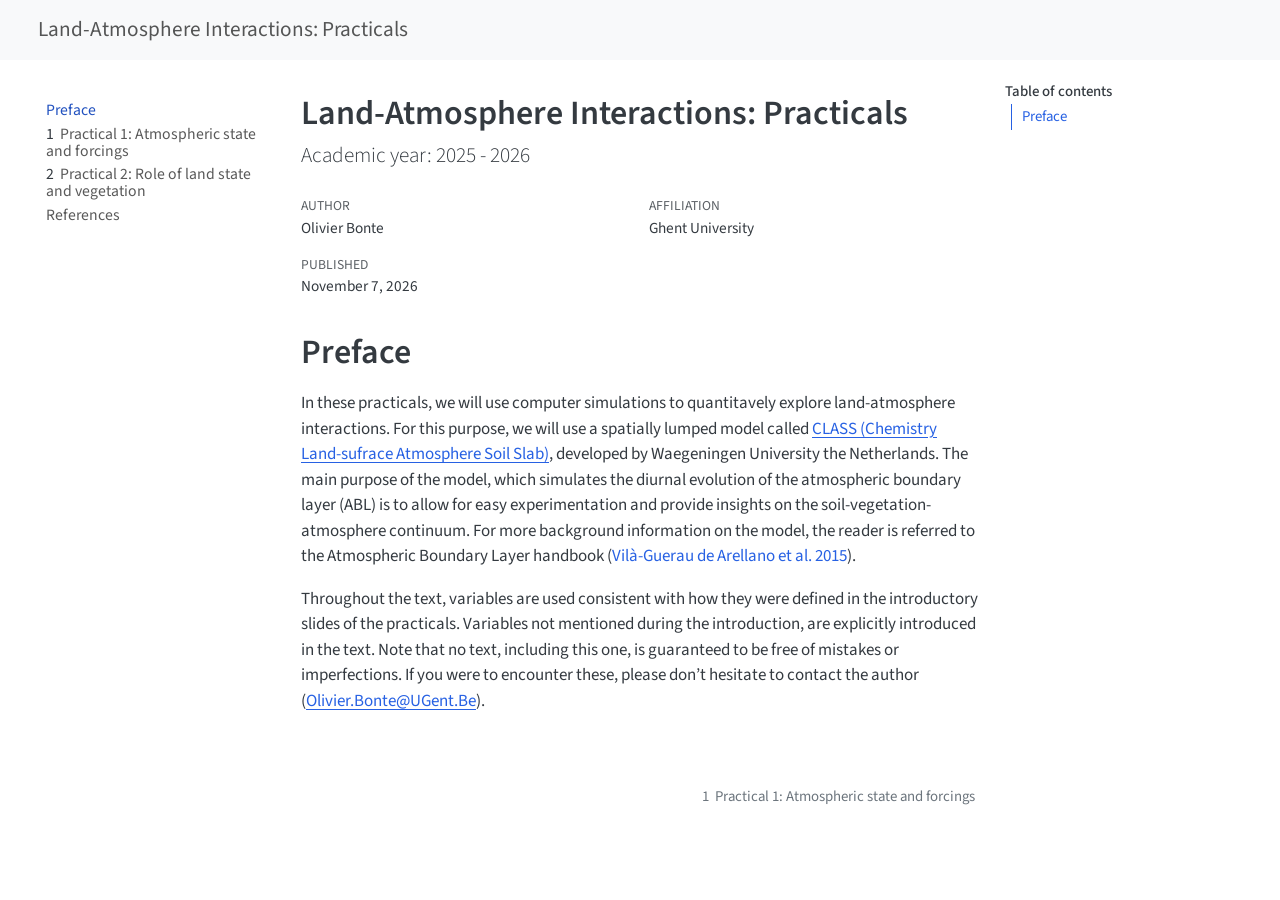
==== index.html @ e6c1016d "Built site for gh-pages" ====
<!DOCTYPE html>
<html xmlns="http://www.w3.org/1999/xhtml" lang="en" xml:lang="en"><head>

<meta charset="utf-8">
<meta name="generator" content="quarto-1.9.38">

<meta name="viewport" content="width=device-width, initial-scale=1.0, user-scalable=yes">

<meta name="author" content="Olivier Bonte">
<meta name="dcterms.date" content="2026-11-07">

<title>Land-Atmosphere Interactions: Practicals</title>
<style>
/* Default styles provided by pandoc.
** See https://pandoc.org/MANUAL.html#variables-for-html for config info.
*/
code{white-space: pre-wrap;}
span.smallcaps{font-variant: small-caps;}
div.columns{display: flex; gap: min(4vw, 1.5em);}
div.column{flex: auto; overflow-x: auto;}
div.hanging-indent{margin-left: 1.5em; text-indent: -1.5em;}
ul.task-list{list-style: none;}
ul.task-list li input[type="checkbox"] {
  width: 0.8em;
  margin: 0 0.8em 0.2em -1em; /* quarto-specific, see https://github.com/quarto-dev/quarto-cli/issues/4556 */ 
  vertical-align: middle;
}
/* CSS for citations */
div.csl-bib-body { }
div.csl-entry {
  clear: both;
}
.hanging-indent div.csl-entry {
  margin-left:2em;
  text-indent:-2em;
}
div.csl-left-margin {
  min-width:2em;
  float:left;
}
div.csl-right-inline {
  margin-left:2em;
  padding-left:1em;
}
div.csl-indent {
  margin-left: 2em;
}</style>


<script src="site_libs/quarto-nav/quarto-nav.js"></script>
<script src="site_libs/quarto-nav/headroom.min.js"></script>
<script src="site_libs/clipboard/clipboard.min.js"></script>
<script src="site_libs/quarto-search/autocomplete.umd.js"></script>
<script src="site_libs/quarto-search/fuse.min.js"></script>
<script src="site_libs/quarto-search/quarto-search.js"></script>
<meta name="quarto:offset" content="./">
<link href="./practical_1.html" rel="next">
<script src="site_libs/quarto-html/quarto.js" type="module"></script>
<script src="site_libs/quarto-html/tabsets/tabsets.js" type="module"></script>
<script src="site_libs/quarto-html/popper.min.js"></script>
<script src="site_libs/quarto-html/tippy.umd.min.js"></script>
<script src="site_libs/quarto-html/anchor.min.js"></script>
<link href="site_libs/quarto-html/tippy.css" rel="stylesheet">
<link href="site_libs/quarto-html/quarto-syntax-highlighting-15634bcf2e68342d4ad2dfa704d543f6.css" rel="stylesheet" id="quarto-text-highlighting-styles">
<script src="site_libs/bootstrap/bootstrap.min.js"></script>
<link href="site_libs/bootstrap/bootstrap-icons.css" rel="stylesheet">
<link href="site_libs/bootstrap/bootstrap-84e0b634b0554335fb41e63a1d03567f.min.css" rel="stylesheet" append-hash="true" id="quarto-bootstrap" data-mode="light">
<script id="quarto-search-options" type="application/json">{
  "location": "navbar",
  "copy-button": false,
  "collapse-after": 3,
  "panel-placement": "end",
  "type": "overlay",
  "limit": 50,
  "keyboard-shortcut": [
    "f",
    "/",
    "s"
  ],
  "show-item-context": false,
  "language": {
    "search-no-results-text": "No results",
    "search-matching-documents-text": "matching documents",
    "search-copy-link-title": "Copy link to search",
    "search-hide-matches-text": "Hide additional matches",
    "search-more-match-text": "more match in this document",
    "search-more-matches-text": "more matches in this document",
    "search-clear-button-title": "Clear",
    "search-text-placeholder": "",
    "search-detached-cancel-button-title": "Cancel",
    "search-submit-button-title": "Submit",
    "search-label": "Search"
  }
}</script>


</head>

<body class="nav-sidebar floating nav-fixed quarto-light">

<div id="quarto-search-results"></div>
  <header id="quarto-header" class="headroom fixed-top">
    <nav class="navbar navbar-expand-lg " data-bs-theme="dark">
      <div class="navbar-container container-fluid">
      <div class="navbar-brand-container mx-auto">
    <a href="./index.html" class="navbar-brand navbar-brand-logo">
    <img src="./figures/logo_H-CEL_no_background.svg" alt="" class="navbar-logo light-content">
    <img src="./figures/logo_H-CEL_no_background.svg" alt="" class="navbar-logo dark-content">
    </a>
    <a class="navbar-brand" href="./index.html">
    <span class="navbar-title">Land-Atmosphere Interactions: Practicals</span>
    </a>
  </div>
        <div class="quarto-navbar-tools tools-end">
    <a href="https://github.com/h-cel/land-atmosphere-interactions-public" title="Source Code" class="quarto-navigation-tool px-1" aria-label="Source Code"><i class="bi bi-github"></i></a>
    <a href="./Land-Atmosphere-Interactions--Practicals.pdf" title="Download PDF" class="quarto-navigation-tool px-1" aria-label="Download PDF"><i class="bi bi-file-pdf"></i></a>
</div>
          <div id="quarto-search" class="" title="Search"></div>
      </div> <!-- /container-fluid -->
    </nav>
  <nav class="quarto-secondary-nav">
    <div class="container-fluid d-flex">
      <button type="button" class="quarto-btn-toggle btn" data-bs-toggle="collapse" role="button" data-bs-target=".quarto-sidebar-collapse-item" aria-controls="quarto-sidebar" aria-expanded="false" aria-label="Toggle sidebar navigation" onclick="if (window.quartoToggleHeadroom) { window.quartoToggleHeadroom(); }">
        <i class="bi bi-layout-text-sidebar-reverse"></i>
      </button>
        <nav class="quarto-page-breadcrumbs" aria-label="breadcrumb"><ol class="breadcrumb"><li class="breadcrumb-item"><a href="./index.html">Preface</a></li></ol></nav>
        <a class="flex-grow-1" role="navigation" data-bs-toggle="collapse" data-bs-target=".quarto-sidebar-collapse-item" aria-controls="quarto-sidebar" aria-expanded="false" aria-label="Toggle sidebar navigation" onclick="if (window.quartoToggleHeadroom) { window.quartoToggleHeadroom(); }">      
        </a>
    </div>
  </nav>
</header>
<!-- content -->
<div id="quarto-content" class="quarto-container page-columns page-rows-contents page-layout-article page-navbar">
<!-- sidebar -->
  <nav id="quarto-sidebar" class="sidebar collapse collapse-horizontal quarto-sidebar-collapse-item sidebar-navigation floating overflow-auto">
    <div class="sidebar-menu-container"> 
    <ul class="list-unstyled mt-1">
        <li class="sidebar-item">
  <div class="sidebar-item-container"> 
  <a href="./index.html" class="sidebar-item-text sidebar-link active">
 <span class="menu-text">Preface</span></a>
  </div>
</li>
        <li class="sidebar-item">
  <div class="sidebar-item-container"> 
  <a href="./practical_1.html" class="sidebar-item-text sidebar-link">
 <span class="menu-text"><span class="chapter-number">1</span>&nbsp; <span class="chapter-title">Practical 1: Atmospheric state and forcings</span></span></a>
  </div>
</li>
        <li class="sidebar-item">
  <div class="sidebar-item-container"> 
  <a href="./practical_2.html" class="sidebar-item-text sidebar-link">
 <span class="menu-text"><span class="chapter-number">2</span>&nbsp; <span class="chapter-title">Practical 2: Role of land state and vegetation</span></span></a>
  </div>
</li>
        <li class="sidebar-item">
  <div class="sidebar-item-container"> 
  <a href="./references.html" class="sidebar-item-text sidebar-link">
 <span class="menu-text">References</span></a>
  </div>
</li>
    </ul>
    </div>
</nav>
<div id="quarto-sidebar-glass" class="quarto-sidebar-collapse-item" data-bs-toggle="collapse" data-bs-target=".quarto-sidebar-collapse-item"></div>
<!-- margin-sidebar -->
    <div id="quarto-margin-sidebar" class="sidebar margin-sidebar">
        <nav id="TOC" role="doc-toc" class="toc-active">
    <h2 id="toc-title">Table of contents</h2>
   
  <ul>
  <li><a href="#preface" id="toc-preface" class="nav-link active" data-scroll-target="#preface">Preface</a></li>
  </ul>
</nav>
    </div>
<!-- main -->
<main class="content" id="quarto-document-content">

<header id="title-block-header" class="quarto-title-block default">
<div class="quarto-title">
<h1 class="title">Land-Atmosphere Interactions: Practicals</h1>
<p class="subtitle lead">Academic year: 2025 - 2026</p>
</div>


<div class="quarto-title-meta-author">
  <div class="quarto-title-meta-heading">Author</div>
  <div class="quarto-title-meta-heading">Affiliation</div>
  
    <div class="quarto-title-meta-contents">
    <p class="author">Olivier Bonte <a href="mailto:olivier.bonte@ugent.be" class="quarto-title-author-email"><i class="bi bi-envelope"></i></a> </p>
  </div>
  <div class="quarto-title-meta-contents">
        <p class="affiliation">
            Ghent University
          </p>
      </div>
  </div>

<div class="quarto-title-meta">

      
    <div>
    <div class="quarto-title-meta-heading">Published</div>
    <div class="quarto-title-meta-contents">
      <p class="date">November 7, 2026</p>
    </div>
  </div>
  
    
  </div>
  


</header>


<section id="preface" class="level1 unnumbered">
<h1 class="unnumbered">Preface</h1>
<p>In these practicals, we will use computer simulations to quantitavely explore land-atmosphere interactions. For this purpose, we will use a spatially lumped model called <a href="https://classmodel.github.io/">CLASS (Chemistry Land-sufrace Atmosphere Soil Slab)</a>, developed by Waegeningen University the Netherlands. The main purpose of the model, which simulates the diurnal evolution of the atmospheric boundary layer (ABL) is to allow for easy experimentation and provide insights on the soil-vegetation-atmosphere continuum. For more background information on the model, the reader is referred to the Atmospheric Boundary Layer handbook <span class="citation" data-cites="ABL_handbook">(<a href="references.html#ref-ABL_handbook" role="doc-biblioref">Vilà-Guerau de Arellano et al. 2015</a>)</span>.</p>
<p>Throughout the text, variables are used consistent with how they were defined in the introductory slides of the practicals. Variables not mentioned during the introduction, are explicitly introduced in the text. Note that no text, including this one, is guaranteed to be free of mistakes or imperfections. If you were to encounter these, please don’t hesitate to contact the author (<a href="mailto:Olivier.Bonte@Ugent.be">Olivier.Bonte@UGent.Be</a>).</p>


<div id="refs" class="references csl-bib-body hanging-indent" role="list" style="display: none">
<div id="ref-ABL_handbook" class="csl-entry" role="listitem">
Vilà-Guerau de Arellano, Jordi, Chiel C. van Heerwaarden, Bart J. H. van Stratum, and Kees van den Dries. 2015. <em>Atmospheric Boundary Layer: Integrating Air Chemistry and Land Interactions</em>. Cambridge University Press.
</div>
</div>
</section>

</main> <!-- /main -->
<script id="quarto-html-after-body" type="application/javascript">
  window.document.addEventListener("DOMContentLoaded", function (event) {
    const icon = "";
    const anchorJS = new window.AnchorJS();
    anchorJS.options = {
      placement: 'right',
      icon: icon
    };
    anchorJS.add('.anchored');
    const isCodeAnnotation = (el) => {
      for (const clz of el.classList) {
        if (clz.startsWith('code-annotation-')) {                     
          return true;
        }
      }
      return false;
    }
    const onCopySuccess = function(e) {
      // button target
      const button = e.trigger;
      // don't keep focus
      button.blur();
      // flash "checked"
      button.classList.add('code-copy-button-checked');
      var currentTitle = button.getAttribute("title");
      button.setAttribute("title", "Copied!");
      let tooltip;
      if (window.bootstrap) {
        button.setAttribute("data-bs-toggle", "tooltip");
        button.setAttribute("data-bs-placement", "left");
        button.setAttribute("data-bs-title", "Copied!");
        tooltip = new bootstrap.Tooltip(button, 
          { trigger: "manual", 
            customClass: "code-copy-button-tooltip",
            offset: [0, -8]});
        tooltip.show();    
      }
      setTimeout(function() {
        if (tooltip) {
          tooltip.hide();
          button.removeAttribute("data-bs-title");
          button.removeAttribute("data-bs-toggle");
          button.removeAttribute("data-bs-placement");
        }
        button.setAttribute("title", currentTitle);
        button.classList.remove('code-copy-button-checked');
      }, 1000);
      // clear code selection
      e.clearSelection();
    }
    const getTextToCopy = function(trigger) {
      const outerScaffold = trigger.parentElement.cloneNode(true);
      const codeEl = outerScaffold.querySelector('code');
      for (const childEl of codeEl.children) {
        if (isCodeAnnotation(childEl)) {
          childEl.remove();
        }
      }
      return codeEl.innerText;
    }
    const clipboard = new window.ClipboardJS('.code-copy-button:not([data-in-quarto-modal])', {
      text: getTextToCopy
    });
    clipboard.on('success', onCopySuccess);
    if (window.document.getElementById('quarto-embedded-source-code-modal')) {
      const clipboardModal = new window.ClipboardJS('.code-copy-button[data-in-quarto-modal]', {
        text: getTextToCopy,
        container: window.document.getElementById('quarto-embedded-source-code-modal')
      });
      clipboardModal.on('success', onCopySuccess);
    }
      var localhostRegex = new RegExp(/^(?:http|https):\/\/localhost\:?[0-9]*\//);
      var mailtoRegex = new RegExp(/^mailto:/);
        var filterRegex = new RegExp('/' + window.location.host + '/');
      var isInternal = (href) => {
          return filterRegex.test(href) || localhostRegex.test(href) || mailtoRegex.test(href);
      }
      // Inspect non-navigation links and adorn them if external
     var links = window.document.querySelectorAll('a[href]:not(.nav-link):not(.navbar-brand):not(.toc-action):not(.sidebar-link):not(.sidebar-item-toggle):not(.pagination-link):not(.no-external):not([aria-hidden]):not(.dropdown-item):not(.quarto-navigation-tool):not(.about-link)');
      for (var i=0; i<links.length; i++) {
        const link = links[i];
        if (!isInternal(link.href)) {
          // undo the damage that might have been done by quarto-nav.js in the case of
          // links that we want to consider external
          if (link.dataset.originalHref !== undefined) {
            link.href = link.dataset.originalHref;
          }
        }
      }
    function tippyHover(el, contentFn, onTriggerFn, onUntriggerFn) {
      const config = {
        allowHTML: true,
        maxWidth: 500,
        delay: 100,
        arrow: false,
        appendTo: function(el) {
            return el.parentElement;
        },
        interactive: true,
        interactiveBorder: 10,
        theme: 'quarto',
        placement: 'bottom-start',
      };
      if (contentFn) {
        config.content = contentFn;
      }
      if (onTriggerFn) {
        config.onTrigger = onTriggerFn;
      }
      if (onUntriggerFn) {
        config.onUntrigger = onUntriggerFn;
      }
      window.tippy(el, config); 
    }
    const noterefs = window.document.querySelectorAll('a[role="doc-noteref"]');
    for (var i=0; i<noterefs.length; i++) {
      const ref = noterefs[i];
      tippyHover(ref, function() {
        // use id or data attribute instead here
        let href = ref.getAttribute('data-footnote-href') || ref.getAttribute('href');
        try { href = new URL(href).hash; } catch {}
        const id = href.replace(/^#\/?/, "");
        const note = window.document.getElementById(id);
        if (note) {
          return note.innerHTML;
        } else {
          return "";
        }
      });
    }
    const xrefs = window.document.querySelectorAll('a.quarto-xref');
    const processXRef = (id, note) => {
      // Strip column container classes
      const stripColumnClz = (el) => {
        el.classList.remove("page-full", "page-columns");
        if (el.children) {
          for (const child of el.children) {
            stripColumnClz(child);
          }
        }
      }
      stripColumnClz(note)
      if (id === null || id.startsWith('sec-')) {
        // Special case sections, only their first couple elements
        const container = document.createElement("div");
        if (note.children && note.children.length > 2) {
          container.appendChild(note.children[0].cloneNode(true));
          for (let i = 1; i < note.children.length; i++) {
            const child = note.children[i];
            if (child.tagName === "P" && child.innerText === "") {
              continue;
            } else {
              container.appendChild(child.cloneNode(true));
              break;
            }
          }
          if (window.Quarto?.typesetMath) {
            window.Quarto.typesetMath(container);
          }
          return container.innerHTML
        } else {
          if (window.Quarto?.typesetMath) {
            window.Quarto.typesetMath(note);
          }
          return note.innerHTML;
        }
      } else {
        // Remove any anchor links if they are present
        const anchorLink = note.querySelector('a.anchorjs-link');
        if (anchorLink) {
          anchorLink.remove();
        }
        if (window.Quarto?.typesetMath) {
          window.Quarto.typesetMath(note);
        }
        if (note.classList.contains("callout")) {
          return note.outerHTML;
        } else {
          return note.innerHTML;
        }
      }
    }
    for (var i=0; i<xrefs.length; i++) {
      const xref = xrefs[i];
      tippyHover(xref, undefined, function(instance) {
        instance.disable();
        let url = xref.getAttribute('href');
        let hash = undefined; 
        if (url.startsWith('#')) {
          hash = url;
        } else {
          try { hash = new URL(url).hash; } catch {}
        }
        if (hash) {
          const id = hash.replace(/^#\/?/, "");
          const note = window.document.getElementById(id);
          if (note !== null) {
            try {
              const html = processXRef(id, note.cloneNode(true));
              instance.setContent(html);
            } finally {
              instance.enable();
              instance.show();
            }
          } else {
            // See if we can fetch this
            fetch(url.split('#')[0])
            .then(res => res.text())
            .then(html => {
              const parser = new DOMParser();
              const htmlDoc = parser.parseFromString(html, "text/html");
              const note = htmlDoc.getElementById(id);
              if (note !== null) {
                const html = processXRef(id, note);
                instance.setContent(html);
              } 
            }).finally(() => {
              instance.enable();
              instance.show();
            });
          }
        } else {
          // See if we can fetch a full url (with no hash to target)
          // This is a special case and we should probably do some content thinning / targeting
          fetch(url)
          .then(res => res.text())
          .then(html => {
            const parser = new DOMParser();
            const htmlDoc = parser.parseFromString(html, "text/html");
            const note = htmlDoc.querySelector('main.content');
            if (note !== null) {
              // This should only happen for chapter cross references
              // (since there is no id in the URL)
              // remove the first header
              if (note.children.length > 0 && note.children[0].tagName === "HEADER") {
                note.children[0].remove();
              }
              const html = processXRef(null, note);
              instance.setContent(html);
            } 
          }).finally(() => {
            instance.enable();
            instance.show();
          });
        }
      }, function(instance) {
      });
    }
        let selectedAnnoteEl;
        const selectorForAnnotation = ( cell, annotation) => {
          let cellAttr = 'data-code-cell="' + cell + '"';
          let lineAttr = 'data-code-annotation="' +  annotation + '"';
          const selector = 'span[' + cellAttr + '][' + lineAttr + ']';
          return selector;
        }
        const selectCodeLines = (annoteEl) => {
          const doc = window.document;
          const targetCell = annoteEl.getAttribute("data-target-cell");
          const targetAnnotation = annoteEl.getAttribute("data-target-annotation");
          const annoteSpan = window.document.querySelector(selectorForAnnotation(targetCell, targetAnnotation));
          const lines = annoteSpan.getAttribute("data-code-lines").split(",");
          const lineIds = lines.map((line) => {
            return targetCell + "-" + line;
          })
          let top = null;
          let height = null;
          let parent = null;
          if (lineIds.length > 0) {
              //compute the position of the single el (top and bottom and make a div)
              const el = window.document.getElementById(lineIds[0]);
              top = el.offsetTop;
              height = el.offsetHeight;
              parent = el.parentElement.parentElement;
            if (lineIds.length > 1) {
              const lastEl = window.document.getElementById(lineIds[lineIds.length - 1]);
              const bottom = lastEl.offsetTop + lastEl.offsetHeight;
              height = bottom - top;
            }
            if (top !== null && height !== null && parent !== null) {
              // cook up a div (if necessary) and position it 
              let div = window.document.getElementById("code-annotation-line-highlight");
              if (div === null) {
                div = window.document.createElement("div");
                div.setAttribute("id", "code-annotation-line-highlight");
                div.style.position = 'absolute';
                parent.appendChild(div);
              }
              div.style.top = top - 2 + "px";
              div.style.height = height + 4 + "px";
              div.style.left = 0;
              let gutterDiv = window.document.getElementById("code-annotation-line-highlight-gutter");
              if (gutterDiv === null) {
                gutterDiv = window.document.createElement("div");
                gutterDiv.setAttribute("id", "code-annotation-line-highlight-gutter");
                gutterDiv.style.position = 'absolute';
                const codeCell = window.document.getElementById(targetCell);
                const gutter = codeCell.querySelector('.code-annotation-gutter');
                gutter.appendChild(gutterDiv);
              }
              gutterDiv.style.top = top - 2 + "px";
              gutterDiv.style.height = height + 4 + "px";
            }
            selectedAnnoteEl = annoteEl;
          }
        };
        const unselectCodeLines = () => {
          const elementsIds = ["code-annotation-line-highlight", "code-annotation-line-highlight-gutter"];
          elementsIds.forEach((elId) => {
            const div = window.document.getElementById(elId);
            if (div) {
              div.remove();
            }
          });
          selectedAnnoteEl = undefined;
        };
          // Handle positioning of the toggle
      window.addEventListener(
        "resize",
        throttle(() => {
          elRect = undefined;
          if (selectedAnnoteEl) {
            selectCodeLines(selectedAnnoteEl);
          }
        }, 10)
      );
      function throttle(fn, ms) {
      let throttle = false;
      let timer;
        return (...args) => {
          if(!throttle) { // first call gets through
              fn.apply(this, args);
              throttle = true;
          } else { // all the others get throttled
              if(timer) clearTimeout(timer); // cancel #2
              timer = setTimeout(() => {
                fn.apply(this, args);
                timer = throttle = false;
              }, ms);
          }
        };
      }
        // Attach click handler to the DT
        const annoteDls = window.document.querySelectorAll('dt[data-target-cell]');
        for (const annoteDlNode of annoteDls) {
          annoteDlNode.addEventListener('click', (event) => {
            const clickedEl = event.target;
            if (clickedEl !== selectedAnnoteEl) {
              unselectCodeLines();
              const activeEl = window.document.querySelector('dt[data-target-cell].code-annotation-active');
              if (activeEl) {
                activeEl.classList.remove('code-annotation-active');
              }
              selectCodeLines(clickedEl);
              clickedEl.classList.add('code-annotation-active');
            } else {
              // Unselect the line
              unselectCodeLines();
              clickedEl.classList.remove('code-annotation-active');
            }
          });
        }
    const findCites = (el) => {
      const parentEl = el.parentElement;
      if (parentEl) {
        const cites = parentEl.dataset.cites;
        if (cites) {
          return {
            el,
            cites: cites.split(' ')
          };
        } else {
          return findCites(el.parentElement)
        }
      } else {
        return undefined;
      }
    };
    var bibliorefs = window.document.querySelectorAll('a[role="doc-biblioref"]');
    for (var i=0; i<bibliorefs.length; i++) {
      const ref = bibliorefs[i];
      const citeInfo = findCites(ref);
      if (citeInfo) {
        tippyHover(citeInfo.el, function() {
          var popup = window.document.createElement('div');
          citeInfo.cites.forEach(function(cite) {
            var citeDiv = window.document.createElement('div');
            citeDiv.classList.add('hanging-indent');
            citeDiv.classList.add('csl-entry');
            var biblioDiv = window.document.getElementById('ref-' + cite);
            if (biblioDiv) {
              citeDiv.innerHTML = biblioDiv.innerHTML;
            }
            popup.appendChild(citeDiv);
          });
          return popup.innerHTML;
        });
      }
    }
  });
  </script>
<nav class="page-navigation">
  <div class="nav-page nav-page-previous">
  </div>
  <div class="nav-page nav-page-next">
      <a href="./practical_1.html" class="pagination-link" aria-label="Practical 1: Atmospheric state and forcings">
        <span class="nav-page-text"><span class="chapter-number">1</span>&nbsp; <span class="chapter-title">Practical 1: Atmospheric state and forcings</span></span> <i class="bi bi-arrow-right-short"></i>
      </a>
  </div>
</nav>
</div> <!-- /content -->




</body></html>
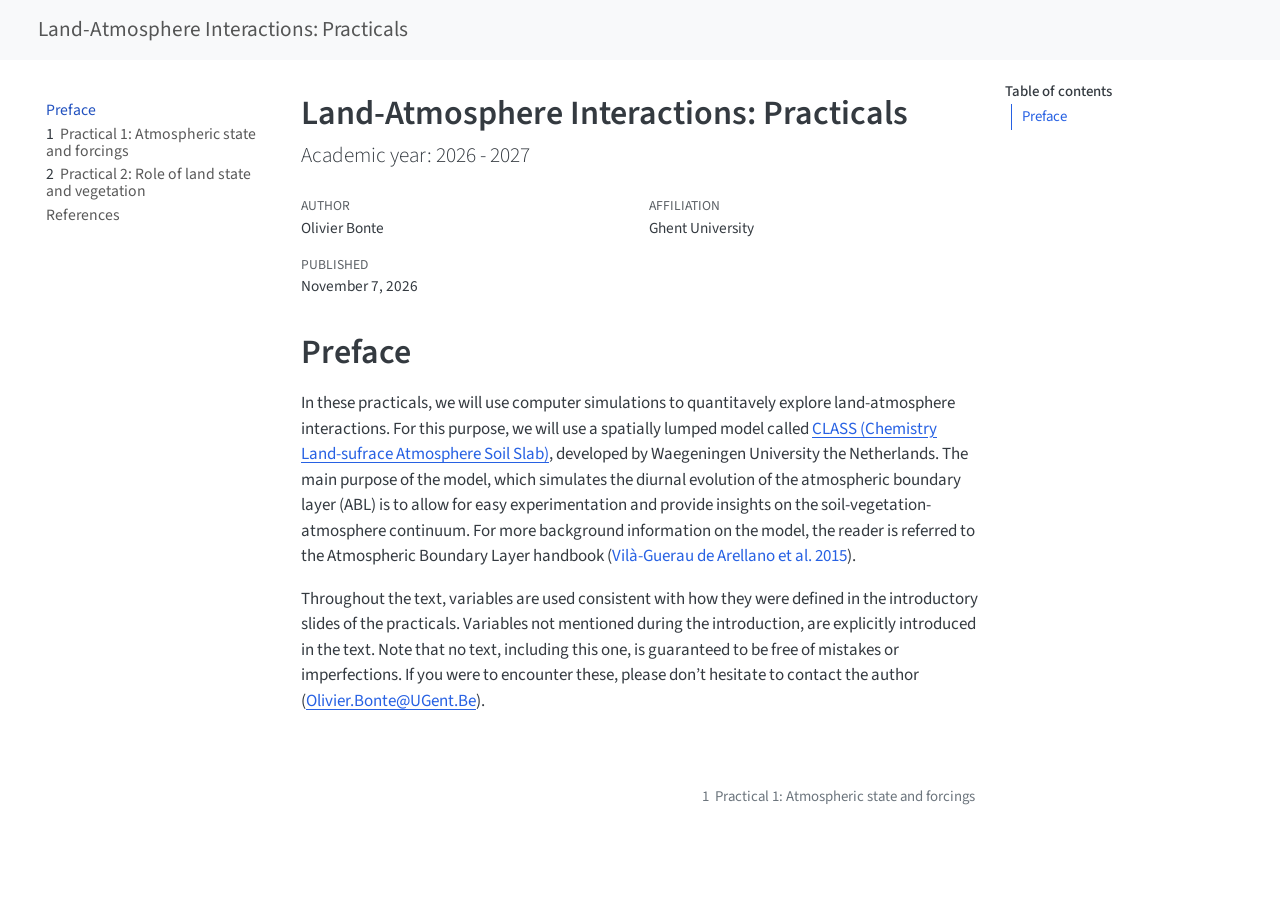
==== commit f69c5c14: "Built site for gh-pages" ====
--- a/index.html
+++ b/index.html
@@ -179,7 +179,7 @@
 <header id="title-block-header" class="quarto-title-block default">
 <div class="quarto-title">
 <h1 class="title">Land-Atmosphere Interactions: Practicals</h1>
-<p class="subtitle lead">Academic year: 2025 - 2026</p>
+<p class="subtitle lead">Academic year: 2026 - 2027</p>
 </div>
 
 
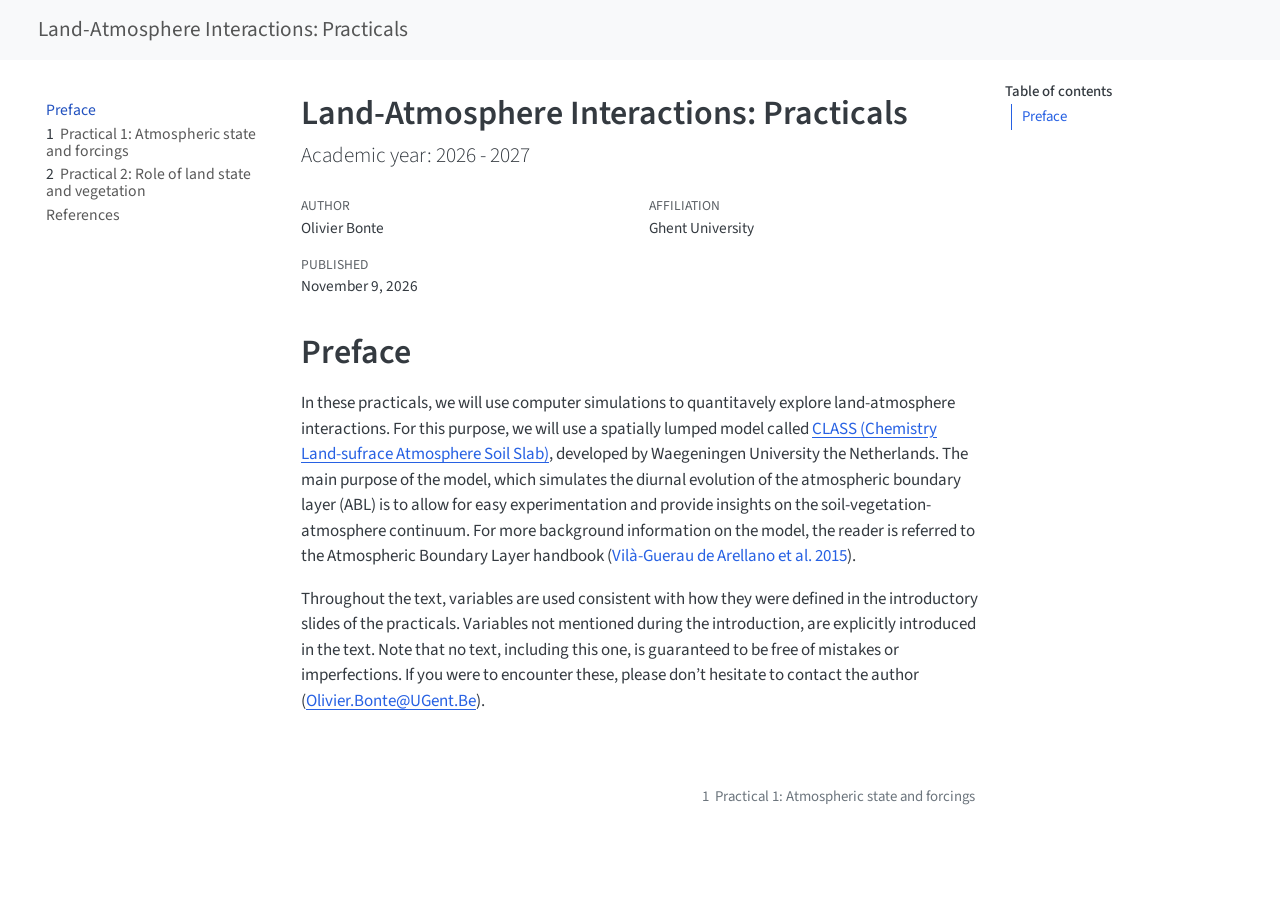
==== commit db09a70f: "Built site for gh-pages" ====
--- a/index.html
+++ b/index.html
@@ -7,7 +7,7 @@
 <meta name="viewport" content="width=device-width, initial-scale=1.0, user-scalable=yes">
 
 <meta name="author" content="Olivier Bonte">
-<meta name="dcterms.date" content="2026-11-07">
+<meta name="dcterms.date" content="2026-11-09">
 
 <title>Land-Atmosphere Interactions: Practicals</title>
 <style>
@@ -203,7 +203,7 @@
     <div>
     <div class="quarto-title-meta-heading">Published</div>
     <div class="quarto-title-meta-contents">
-      <p class="date">November 7, 2026</p>
+      <p class="date">November 9, 2026</p>
     </div>
   </div>
   
